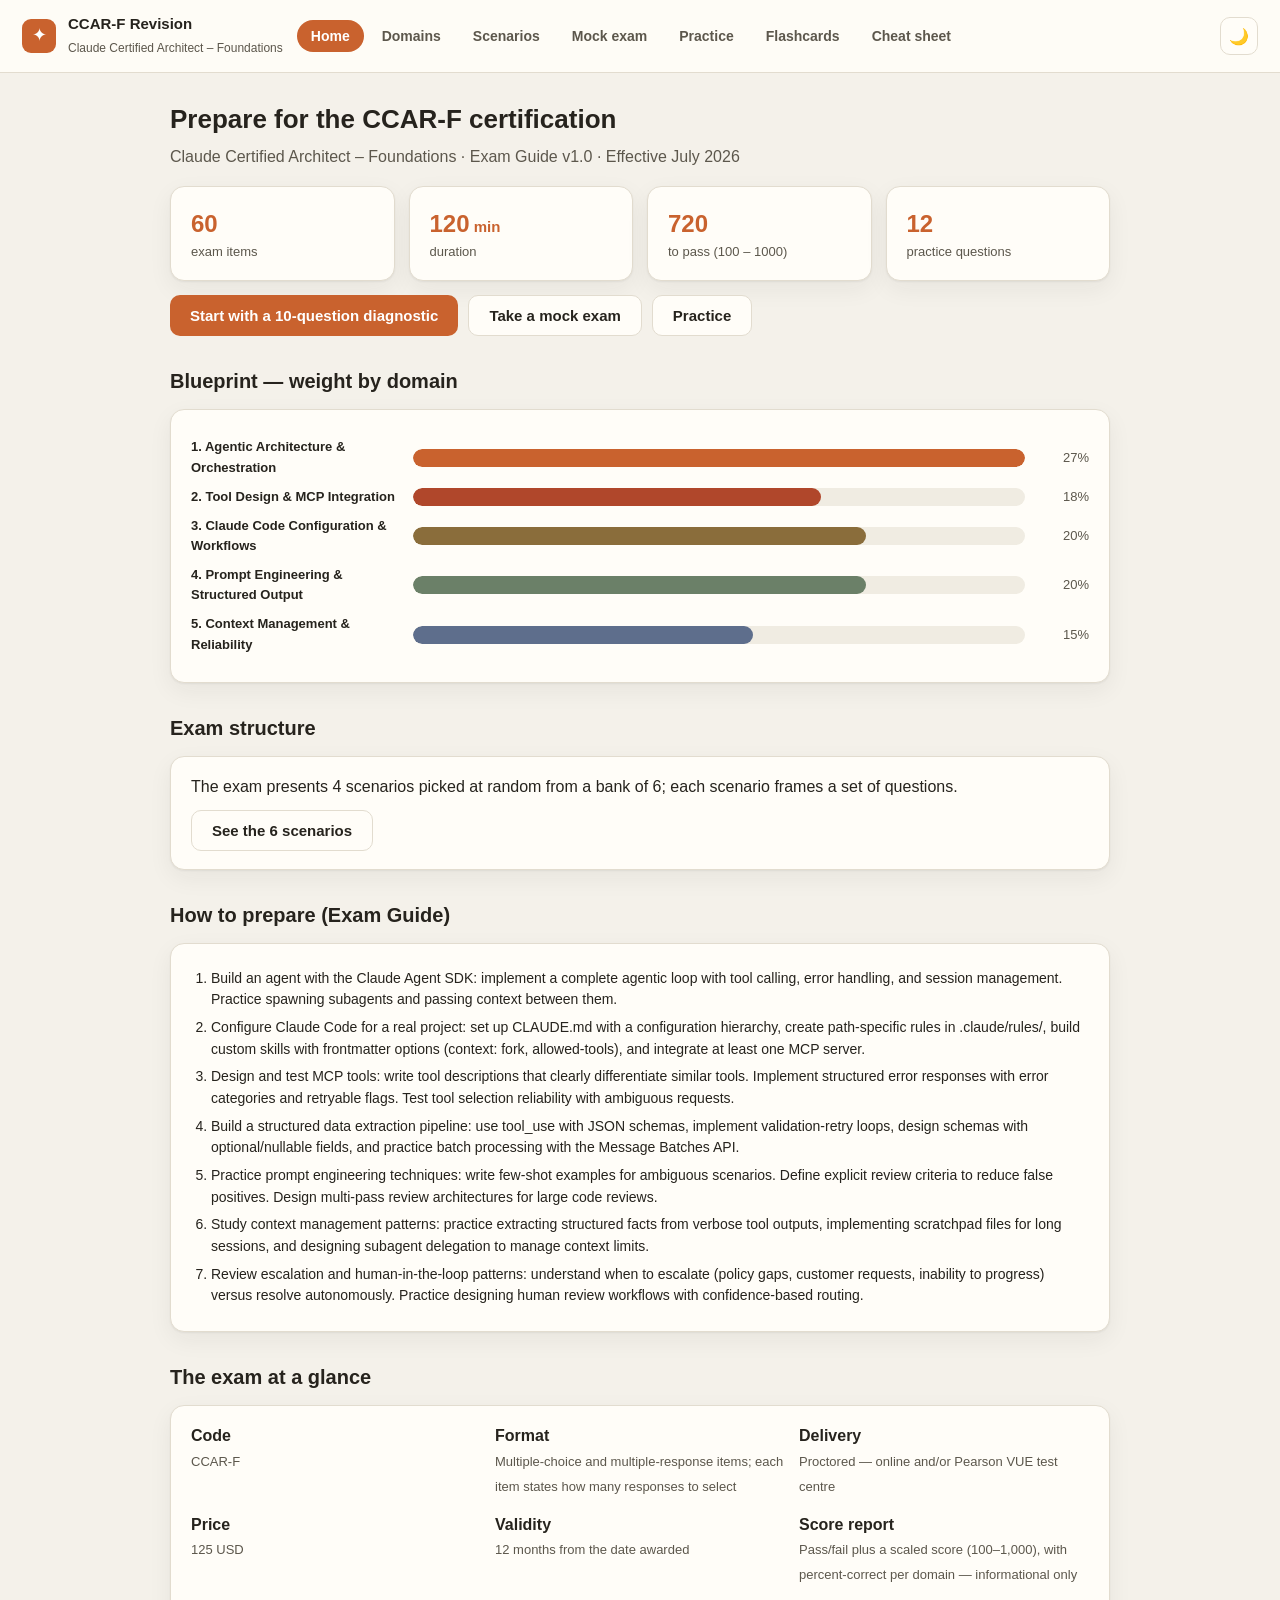
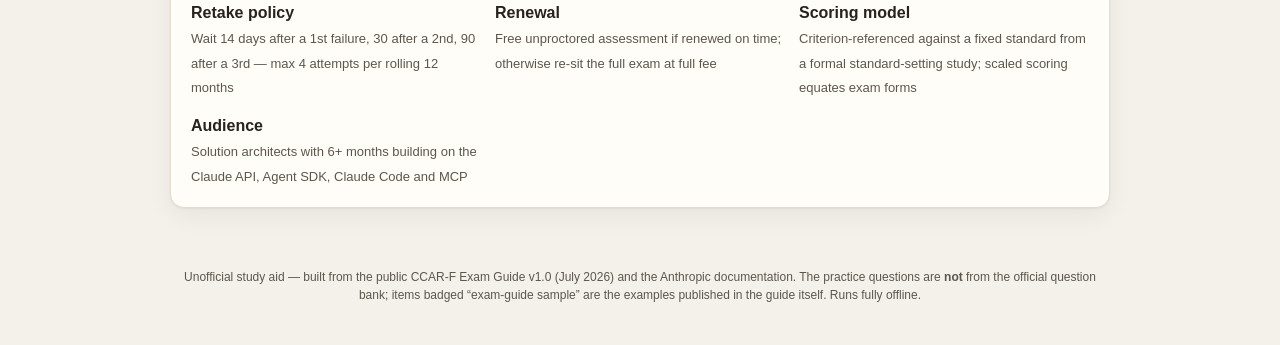
==== ccar-f/index.html @ 26a07f13 "feat: scaffold CCAR-F and CCAR-P revision apps Shared vanilla engine generalised from the CCDV-F app" ====
<!DOCTYPE html>
<html lang="en" data-theme="light">
<head>
  <meta charset="UTF-8" />
  <meta name="viewport" content="width=device-width, initial-scale=1.0" />
  <title>CCAR-F Revision</title>
  <link rel="icon" href="data:image/svg+xml,<svg xmlns='http://www.w3.org/2000/svg' viewBox='0 0 100 100'><text y='.9em' font-size='90'>🎓</text></svg>" />
  <link rel="stylesheet" href="../shared/styles.css" />
</head>
<body>
  <header class="topbar">
    <a class="brand home-link" href="../index.html" title="Back to both certifications">
      <span class="brand-mark">✦</span>
      <div>
        <strong>CCAR-F Revision</strong>
        <span class="brand-sub">Claude Certified Architect – Foundations</span>
      </div>
    </a>
    <nav class="tabs" id="tabs">
      <button class="tab active" data-view="home">Home</button>
      <button class="tab" data-view="domains">Domains</button>
      <button class="tab" data-view="scenarios">Scenarios</button>
      <button class="tab" data-view="exam">Mock exam</button>
      <button class="tab" data-view="quiz">Practice</button>
      <button class="tab" data-view="flashcards">Flashcards</button>
      <button class="tab" data-view="cheatsheet">Cheat sheet</button>
    </nav>
    <button class="theme-toggle" id="themeToggle" title="Toggle light/dark" aria-label="Toggle theme">🌙</button>
  </header>

  <main id="app"></main>

  <footer class="foot">
    <span>Unofficial study aid — built from the public CCAR-F Exam Guide v1.0 (July 2026) and the Anthropic documentation.
    The practice questions are <strong>not</strong> from the official question bank; items badged
    “exam-guide sample” are the examples published in the guide itself. Runs fully offline.</span>
  </footer>

  <!-- Load order matters: blueprint (frozen guide text) → question files → data.js (assembles window.CERT) → engine. -->
  <script src="blueprint.js"></script>
  <script src="q-samples.js"></script>
  <script src="q-d1a.js"></script>
  <script src="q-d1b.js"></script>
  <script src="q-d2.js"></script>
  <script src="q-d3.js"></script>
  <script src="q-d4.js"></script>
  <script src="q-d5.js"></script>
  <script src="data.js"></script>
  <script src="../shared/app.js"></script>
</body>
</html>
---- shared/styles.css ----
/* ===== Thème & tokens ===== */
:root {
  --bg: #f4f1ea;
  --surface: #fffdf8;
  --surface-2: #f0ece2;
  --ink: #26231d;
  --ink-soft: #5c574c;
  --line: #e2dccf;
  --accent: #c9622e;
  --accent-soft: #f3e2d6;
  --good: #4c7a52;
  --good-soft: #e2efe1;
  --bad: #b3402f;
  --bad-soft: #f6dfda;
  --warn: #8a6222;
  --warn-soft: #f6ecd8;
  --shadow: 0 1px 2px rgba(38,35,29,.06), 0 8px 24px rgba(38,35,29,.06);
  --radius: 14px;
  --radius-sm: 8px;
  --mono: ui-monospace, SFMono-Regular, "SF Mono", Menlo, Consolas, "Liberation Mono", monospace;
}
:root[data-theme="dark"] {
  --bg: #1b1915;
  --surface: #262320;
  --surface-2: #2f2b26;
  --ink: #efe9dd;
  --ink-soft: #b3ab9b;
  --line: #3a352e;
  --accent: #e0895f;
  --accent-soft: #3a2c22;
  --good: #7db081;
  --good-soft: #26332a;
  --bad: #e08872;
  --bad-soft: #3a2723;
  --warn: #d8a94e;
  --warn-soft: #38301f;
  --shadow: 0 1px 2px rgba(0,0,0,.3), 0 10px 30px rgba(0,0,0,.35);
}
/* The @media (prefers-color-scheme: dark) duplicate of the block above was
   removed: app.js always sets an explicit data-theme attribute on boot (from
   localStorage, falling back to matchMedia), so the media query never applied
   and the two copies could silently drift apart. */
:root { color-scheme: light; }
:root[data-theme="dark"] { color-scheme: dark; }

* { box-sizing: border-box; }
html, body { margin: 0; }
body {
  background: var(--bg);
  color: var(--ink);
  font-family: -apple-system, "Segoe UI", Roboto, Helvetica, Arial, sans-serif;
  line-height: 1.55;
  -webkit-font-smoothing: antialiased;
}

/* ===== Topbar ===== */
/* One row, never wrapping. Six tabs plus the brand need ~990px, so wrapping
   would kick in on any narrow laptop as well as on phones; instead the tab
   strip scrolls horizontally and app.js keeps the active tab in view. */
.topbar {
  position: sticky; top: 0; z-index: 20;
  display: flex; align-items: center; gap: 14px;
  padding: 12px 22px;
  background: color-mix(in srgb, var(--surface) 88%, transparent);
  backdrop-filter: blur(10px);
  border-bottom: 1px solid var(--line);
  flex-wrap: nowrap;
}
.brand { display: flex; align-items: center; gap: 12px; flex: 0 0 auto; min-width: 0; }
.brand-mark {
  width: 34px; height: 34px; border-radius: 9px;
  display: grid; place-items: center;
  background: var(--accent); color: #fff; font-size: 18px;
}
.brand strong { display: block; font-size: 15px; }
.brand-sub { font-size: 12px; color: var(--ink-soft); }
.tabs {
  display: flex; gap: 4px;
  flex: 1 1 auto; min-width: 0;
  flex-wrap: nowrap; overflow-x: auto; overflow-y: hidden;
  scrollbar-width: none; -ms-overflow-style: none;
  -webkit-overflow-scrolling: touch;
  scroll-behavior: smooth;
  padding: 2px 0;   /* keeps the active pill and focus ring off the clip edge */
}
.tabs::-webkit-scrollbar { height: 0; width: 0; }
.tab {
  border: 0; background: transparent; color: var(--ink-soft);
  padding: 8px 14px; border-radius: 999px; cursor: pointer;
  font-size: 14px; font-weight: 600; transition: .15s;
  flex: 0 0 auto; white-space: nowrap;
}
.tab:hover { background: var(--surface-2); color: var(--ink); }
.tab.active { background: var(--accent); color: #fff; }
.theme-toggle {
  border: 1px solid var(--line); background: var(--surface);
  width: 38px; height: 38px; min-width: 38px; border-radius: 10px;
  cursor: pointer; font-size: 16px; flex: 0 0 auto;
}

/* ===== Layout ===== */
main { max-width: 980px; margin: 0 auto; padding: 26px 20px 60px; }
.foot {
  max-width: 980px; margin: 0 auto; padding: 0 20px 40px;
  color: var(--ink-soft); font-size: 12px; text-align: center;
}
h1 { font-size: 26px; margin: 0 0 6px; }
h2 { font-size: 20px; margin: 30px 0 12px; }
.lead { color: var(--ink-soft); margin-top: 0; }

.card {
  background: var(--surface); border: 1px solid var(--line);
  border-radius: var(--radius); padding: 18px 20px; box-shadow: var(--shadow);
}
.grid { display: grid; gap: 14px; }
.grid.two { grid-template-columns: repeat(auto-fit, minmax(220px, 1fr)); }
.grid.stats { grid-template-columns: repeat(auto-fit, minmax(150px, 1fr)); }

/* ===== Stat tiles ===== */
.stat { text-align: left; }
.stat .num { font-size: 24px; font-weight: 700; color: var(--accent); }
.stat .lbl { font-size: 13px; color: var(--ink-soft); }

/* ===== Blueprint bars ===== */
.bp-row { display: flex; align-items: center; gap: 12px; margin: 9px 0; cursor: pointer; }
.bp-name { width: 210px; min-width: 210px; font-size: 13px; font-weight: 600; }
.bp-track { flex: 1; background: var(--surface-2); border-radius: 999px; height: 18px; overflow: hidden; }
.bp-fill { height: 100%; border-radius: 999px; transition: width .6s ease; }
.bp-val { width: 52px; text-align: right; font-size: 13px; font-variant-numeric: tabular-nums; color: var(--ink-soft); }
.bp-row:hover .bp-name { color: var(--accent); }

/* ===== Module list ===== */
.mod { display: flex; gap: 14px; padding: 12px 0; border-top: 1px solid var(--line); }
.mod:first-child { border-top: 0; }
.mod-badge { background: var(--accent-soft); color: var(--accent); font-weight: 700; border-radius: 8px; padding: 4px 10px; font-size: 12px; height: fit-content; white-space: nowrap; }
.mod-body strong { display: block; }
.mod-body span { font-size: 13px; color: var(--ink-soft); }

/* ===== Domains ===== */
.dom { margin-bottom: 12px; }
.dom-head {
  width: 100%; text-align: left; cursor: pointer;
  display: flex; align-items: center; gap: 14px;
  background: var(--surface); border: 1px solid var(--line);
  border-radius: var(--radius); padding: 14px 18px;
}
.dom-head:hover { border-color: var(--accent); }
.dom-num { width: 30px; height: 30px; border-radius: 8px; display: grid; place-items: center; color: #fff; font-weight: 700; font-size: 14px; }
.dom-title { font-weight: 700; flex: 1; }
.dom-weight { font-size: 13px; color: var(--ink-soft); font-variant-numeric: tabular-nums; }
.dom-caret { color: var(--ink-soft); transition: transform .2s; }
.dom.open .dom-caret { transform: rotate(90deg); }
.dom-body { display: none; padding: 6px 6px 4px; }
.dom.open .dom-body { display: block; }
.dom-resume { color: var(--ink-soft); margin: 12px 4px; }
.skill { padding: 10px 14px; border-left: 3px solid var(--accent); background: var(--surface-2); border-radius: 8px; margin: 8px 0; }
.skill strong { font-size: 14px; }
.skill p { margin: 4px 0 0; font-size: 13px; color: var(--ink-soft); }
.keys { margin: 10px 4px 4px; }
.keys li { margin: 6px 0; font-size: 14px; }
.keys-title { font-weight: 700; margin: 14px 4px 4px; font-size: 14px; }

/* ===== Buttons ===== */
.btn {
  border: 0; background: var(--accent); color: #fff; cursor: pointer;
  padding: 11px 20px; border-radius: 10px; font-weight: 600; font-size: 15px; transition: .15s;
}
.btn:hover { filter: brightness(1.05); }
.btn:disabled { opacity: .5; cursor: not-allowed; }
.btn.ghost { background: var(--surface); color: var(--ink); border: 1px solid var(--line); }
.btn.ghost:hover { border-color: var(--accent); }
.btn-row { display: flex; gap: 10px; flex-wrap: wrap; margin-top: 8px; }

/* ===== Quiz setup ===== */
.chips { display: flex; flex-wrap: wrap; gap: 8px; margin: 8px 0 2px; }
.chip {
  border: 1px solid var(--line); background: var(--surface); color: var(--ink);
  padding: 7px 13px; border-radius: 999px; cursor: pointer; font-size: 13px; font-weight: 600;
}
.chip.on { background: var(--accent); color: #fff; border-color: var(--accent); }
.field-lbl { font-size: 13px; font-weight: 700; color: var(--ink-soft); margin-top: 14px; text-transform: uppercase; letter-spacing: .04em; }

/* ===== Quiz run ===== */
.q-top { display: flex; justify-content: space-between; align-items: center; font-size: 13px; color: var(--ink-soft); margin-bottom: 6px; gap: 10px; flex-wrap: wrap; }
.progress { height: 6px; background: var(--surface-2); border-radius: 999px; overflow: hidden; margin: 6px 0 18px; }
.progress > div { height: 100%; background: var(--accent); transition: width .3s; }
.q-text { font-size: 18px; font-weight: 650; margin: 6px 0 4px; }
.q-meta { font-size: 12px; color: var(--ink-soft); margin-bottom: 14px; }
.q-badge { display: inline-block; background: var(--accent-soft); color: var(--accent); border-radius: 6px; padding: 2px 8px; font-size: 11px; font-weight: 700; margin-right: 6px; }
.q-badge.official { background: var(--good-soft); color: var(--good); }
.opt {
  display: flex; gap: 12px; align-items: flex-start;
  border: 1.5px solid var(--line); background: var(--surface);
  border-radius: 10px; padding: 13px 15px; margin: 9px 0; cursor: pointer; transition: .12s;
}
.opt:hover { border-color: var(--accent); }
.opt .mk { width: 24px; height: 24px; min-width: 24px; border-radius: 6px; border: 1.5px solid var(--line); display: grid; place-items: center; font-size: 13px; font-weight: 700; color: var(--ink-soft); }
.opt.multi .mk { border-radius: 6px; }
.opt.sel { border-color: var(--accent); background: var(--accent-soft); }
.opt.sel .mk { background: var(--accent); color: #fff; border-color: var(--accent); }
.opt.correct { border-color: var(--good); background: var(--good-soft); }
.opt.correct .mk { background: var(--good); color: #fff; border-color: var(--good); }
.opt.wrong { border-color: var(--bad); background: var(--bad-soft); }
.opt.wrong .mk { background: var(--bad); color: #fff; border-color: var(--bad); }
.opt.locked { cursor: default; }
.opt-txt { flex: 1; font-size: 15px; }
.expl { margin-top: 14px; padding: 14px 16px; border-radius: 10px; background: var(--surface-2); border-left: 3px solid var(--accent); font-size: 14px; }
.expl.ok { border-left-color: var(--good); }
.expl.ko { border-left-color: var(--bad); }
.expl strong { display: block; margin-bottom: 3px; }

/* ===== Results ===== */
.score-hero { text-align: center; padding: 26px 12px; }
.score-ring { font-size: 46px; font-weight: 800; color: var(--accent); }
.score-sub { color: var(--ink-soft); }
.verdict { display: inline-block; margin-top: 10px; padding: 6px 16px; border-radius: 999px; font-weight: 700; }
.verdict.pass { background: var(--good-soft); color: var(--good); }
.verdict.fail { background: var(--bad-soft); color: var(--bad); }
.review-item { border-top: 1px solid var(--line); padding: 12px 2px; }
.review-item:first-child { border-top: 0; }
.review-q { font-weight: 600; font-size: 14px; }
.tag { font-size: 11px; font-weight: 700; padding: 2px 8px; border-radius: 6px; margin-right: 6px; }
.tag.ok { background: var(--good-soft); color: var(--good); }
.tag.ko { background: var(--bad-soft); color: var(--bad); }

/* ===== Flashcards ===== */
.fc-wrap { perspective: 1200px; }
.fc {
  position: relative; min-height: 220px; cursor: pointer;
  transition: transform .5s; transform-style: preserve-3d;
}
.fc.flip { transform: rotateY(180deg); }
.fc-face {
  position: absolute; inset: 0; backface-visibility: hidden;
  background: var(--surface); border: 1px solid var(--line); border-radius: var(--radius);
  padding: 26px; display: flex; flex-direction: column; justify-content: center; box-shadow: var(--shadow);
}
.fc-back { transform: rotateY(180deg); background: var(--surface-2); }
.fc-tag { font-size: 11px; font-weight: 700; color: var(--accent); text-transform: uppercase; letter-spacing: .05em; margin-bottom: 10px; }
.fc-recto { font-size: 22px; font-weight: 700; }
.fc-verso { font-size: 16px; }
.fc-hint { text-align: center; color: var(--ink-soft); font-size: 12px; margin-top: 12px; }
.fc-nav { display: flex; justify-content: space-between; align-items: center; margin-top: 16px; gap: 12px; }
.fc-count { font-size: 13px; color: var(--ink-soft); font-variant-numeric: tabular-nums; }

/* ===== Antisèche ===== */
.cheat-dom { margin-bottom: 18px; }
.cheat-dom h3 { display: flex; align-items: center; gap: 10px; font-size: 16px; margin: 0 0 8px; }
.cheat-dom h3 .pill { color: #fff; font-size: 12px; padding: 2px 9px; border-radius: 999px; }
.cheat-list li { margin: 5px 0; font-size: 14px; }

.hint { color: var(--ink-soft); font-size: 13px; }
.spacer { height: 8px; }
.badge-best { font-size: 12px; color: var(--good); font-weight: 700; }

/* ===== Inline code (questions use `backticks` around identifiers) ===== */
code {
  font-family: var(--mono);
  font-size: .88em;
  background: var(--surface-2);
  border: 1px solid var(--line);
  border-radius: 5px;
  padding: .08em .34em;
  white-space: nowrap;
  word-break: keep-all;
}
.expl code { background: color-mix(in srgb, var(--surface) 70%, transparent); }
.opt code, .q-text code { line-height: 1.4; }

/* ===== Exam: timer ===== */
.q-top-right { display: inline-flex; align-items: center; gap: 12px; }
.clock {
  font-family: var(--mono); font-variant-numeric: tabular-nums;
  font-size: 13px; font-weight: 700;
  background: var(--surface-2); border: 1px solid var(--line);
  border-radius: 999px; padding: 2px 10px;
}
.clock.over { color: #fff; background: var(--bad); border-color: var(--bad); }

/* ===== Exam: draw plan ===== */
.plan-info { margin-top: 14px; border-top: 1px solid var(--line); padding-top: 12px; }
.plan-title { font-size: 12px; font-weight: 700; text-transform: uppercase; letter-spacing: .06em; color: var(--ink-soft); margin-bottom: 8px; }
.plan-grid { display: flex; flex-wrap: wrap; gap: 8px; }
.plan-cell {
  display: flex; flex-direction: column; align-items: center; gap: 1px;
  min-width: 62px; padding: 7px 10px;
  background: var(--surface-2); border: 1px solid var(--line); border-radius: var(--radius-sm);
}
.plan-cell.short { border-color: var(--warn); background: var(--warn-soft); }
.plan-dom { font-size: 11px; font-weight: 700; letter-spacing: .04em; }
.plan-n { font-size: 19px; font-weight: 700; font-variant-numeric: tabular-nums; line-height: 1.1; }
.plan-w { font-size: 11px; color: var(--ink-soft); font-variant-numeric: tabular-nums; }
.warn {
  font-size: 13px; color: var(--warn);
  background: var(--warn-soft); border: 1px solid color-mix(in srgb, var(--warn) 40%, transparent);
  border-radius: var(--radius-sm); padding: 9px 11px; margin: 10px 0 0;
}

/* ===== Scaled score ===== */
.score-ring.pass { color: var(--good); border-color: color-mix(in srgb, var(--good) 45%, transparent); }
.score-ring.fail { color: var(--bad);  border-color: color-mix(in srgb, var(--bad) 45%, transparent); }
.score-chip {
  display: inline-block; min-width: 52px; text-align: center;
  font-family: var(--mono); font-variant-numeric: tabular-nums;
  font-size: 15px; font-weight: 700; color: #fff;
  border-radius: 999px; padding: 2px 11px;
}
.score-chip.pass { background: var(--good); }
.score-chip.fail { background: var(--bad); }

/* ===== Attempt history ===== */
.last-attempt { margin-bottom: 4px; }
.last-line { display: flex; align-items: center; gap: 12px; margin-top: 8px; flex-wrap: wrap; }
.hist-row { display: flex; align-items: center; gap: 12px; padding: 8px 0; border-bottom: 1px solid var(--line); }
.hist-row:last-child { border-bottom: 0; }
.hist-meta { flex: 1; font-size: 13px; color: var(--ink-soft); }
.hist-pct { font-size: 13px; font-variant-numeric: tabular-nums; color: var(--ink-soft); }

/* ===== Results: per-domain and review ===== */
.bp-weight { color: var(--ink-soft); font-weight: 400; font-size: 11px; }
.review-dom { font-family: var(--mono); font-size: 11px; font-weight: 700; color: var(--ink-soft); margin-right: 4px; }
.review-opts { margin: 8px 0 4px; padding-left: 22px; font-size: 13px; color: var(--ink-soft); }
.review-opts li { margin: 3px 0; }
.review-opts li.good { color: var(--good); font-weight: 600; }
.review-opts li.bad  { color: var(--bad); text-decoration: line-through; text-decoration-thickness: 1px; }

/* ===== Responsive ===== */

/* Reclaim the brand's second line for the tab strip well before phone widths. */
@media (max-width: 780px) {
  .topbar { padding: 10px 14px; gap: 10px; }
  .brand-sub { display: none; }
  .brand strong { font-size: 14px; }
  .brand-mark { width: 30px; height: 30px; font-size: 16px; }
  .tab { padding: 7px 12px; font-size: 13px; }
  /* Below this width the six tabs always overflow, so fade the right edge to
     signal that the strip scrolls. Applied only here, where overflow is certain. */
  .tabs {
    -webkit-mask-image: linear-gradient(to right, #000 0, #000 calc(100% - 22px), transparent 100%);
    mask-image: linear-gradient(to right, #000 0, #000 calc(100% - 22px), transparent 100%);
  }
}

@media (max-width: 620px) {
  main { padding: 20px 14px 50px; }
  .foot { padding: 0 14px 30px; }
  h1 { font-size: 22px; }
  h2 { font-size: 18px; margin: 24px 0 10px; }
  .card { padding: 15px 16px; }
  .q-text { font-size: 17px; }
  .score-ring { font-size: 38px; }
  .plan-cell { min-width: 54px; padding: 6px 8px; }
  .plan-n { font-size: 17px; }
}

/* Blueprint and per-domain rows: a 210px label column leaves no room for the
   bar on a phone, and the label wraps to two lines and makes rows ragged.
   Put the label and value on one line with the bar full-width underneath. */
@media (max-width: 560px) {
  .bp-row {
    display: grid; grid-template-columns: 1fr auto;
    align-items: center; gap: 3px 10px; margin: 12px 0;
  }
  .bp-name { grid-area: 1 / 1; width: auto; min-width: 0; font-size: 13px; }
  .bp-val  { grid-area: 1 / 2; width: auto; }
  .bp-track { grid-area: 2 / 1 / 3 / 3; height: 10px; }
}

@media (max-width: 480px) {
  /* Ragged wrapped buttons read as broken; full-width stacking also gives
     bigger tap targets for the quiz controls. */
  .btn-row { flex-direction: column; align-items: stretch; }
  .btn { width: 100%; }
  .fc-nav { flex-wrap: wrap; justify-content: center; }
  .mod { flex-direction: column; gap: 6px; }
  .last-line { gap: 8px; }
  .hist-row { flex-wrap: wrap; gap: 6px 10px; }
  .hist-meta { flex-basis: 100%; order: 3; }
}

/* ===== CCAR additions: prep list, guide wording, scenarios, landing ===== */
.prep { margin: 0; padding-left: 20px; }
.prep li { margin: 6px 0; font-size: 14px; }
.btn.small { padding: 5px 11px; font-size: 13px; margin-top: 8px; }
details.off { margin-top: 8px; font-size: 13px; }
details.off summary { cursor: pointer; color: var(--accent); font-weight: 600; }
.off-title { font-weight: 700; margin: 8px 0 2px; }
.off-list { margin: 0; padding-left: 18px; color: var(--ink-soft); }
.off-list li { margin: 3px 0; }
.scen h3 { margin: 0 0 6px; font-size: 16px; }
.scen p { margin: 6px 0; }
.scen-ctx { border-left: 4px solid var(--accent); margin-bottom: 12px; }
.scen-ctx p { margin: 6px 0 0; font-size: 14px; }
.scen-tag { font-weight: 700; color: var(--accent); font-size: 13px; text-transform: uppercase; letter-spacing: .03em; }
details.scen-mini { margin: 0 0 12px; padding: 8px 14px; background: var(--surface-2); border-radius: var(--radius-sm); font-size: 13px; }
details.scen-mini summary { cursor: pointer; font-weight: 600; color: var(--accent); }
details.scen-mini p { margin: 6px 0 0; color: var(--ink-soft); }
.topbar a.home-link { color: inherit; text-decoration: none; }
.cert-grid { display: grid; grid-template-columns: repeat(auto-fit, minmax(260px, 1fr)); gap: 16px; }
.cert-card { display: block; color: inherit; text-decoration: none; transition: border-color .15s; }
.cert-card:hover { border-color: var(--accent); }
.cert-card h2 { margin: 0 0 4px; }
.cert-card ul { margin: 8px 0 0; padding-left: 18px; font-size: 14px; color: var(--ink-soft); }
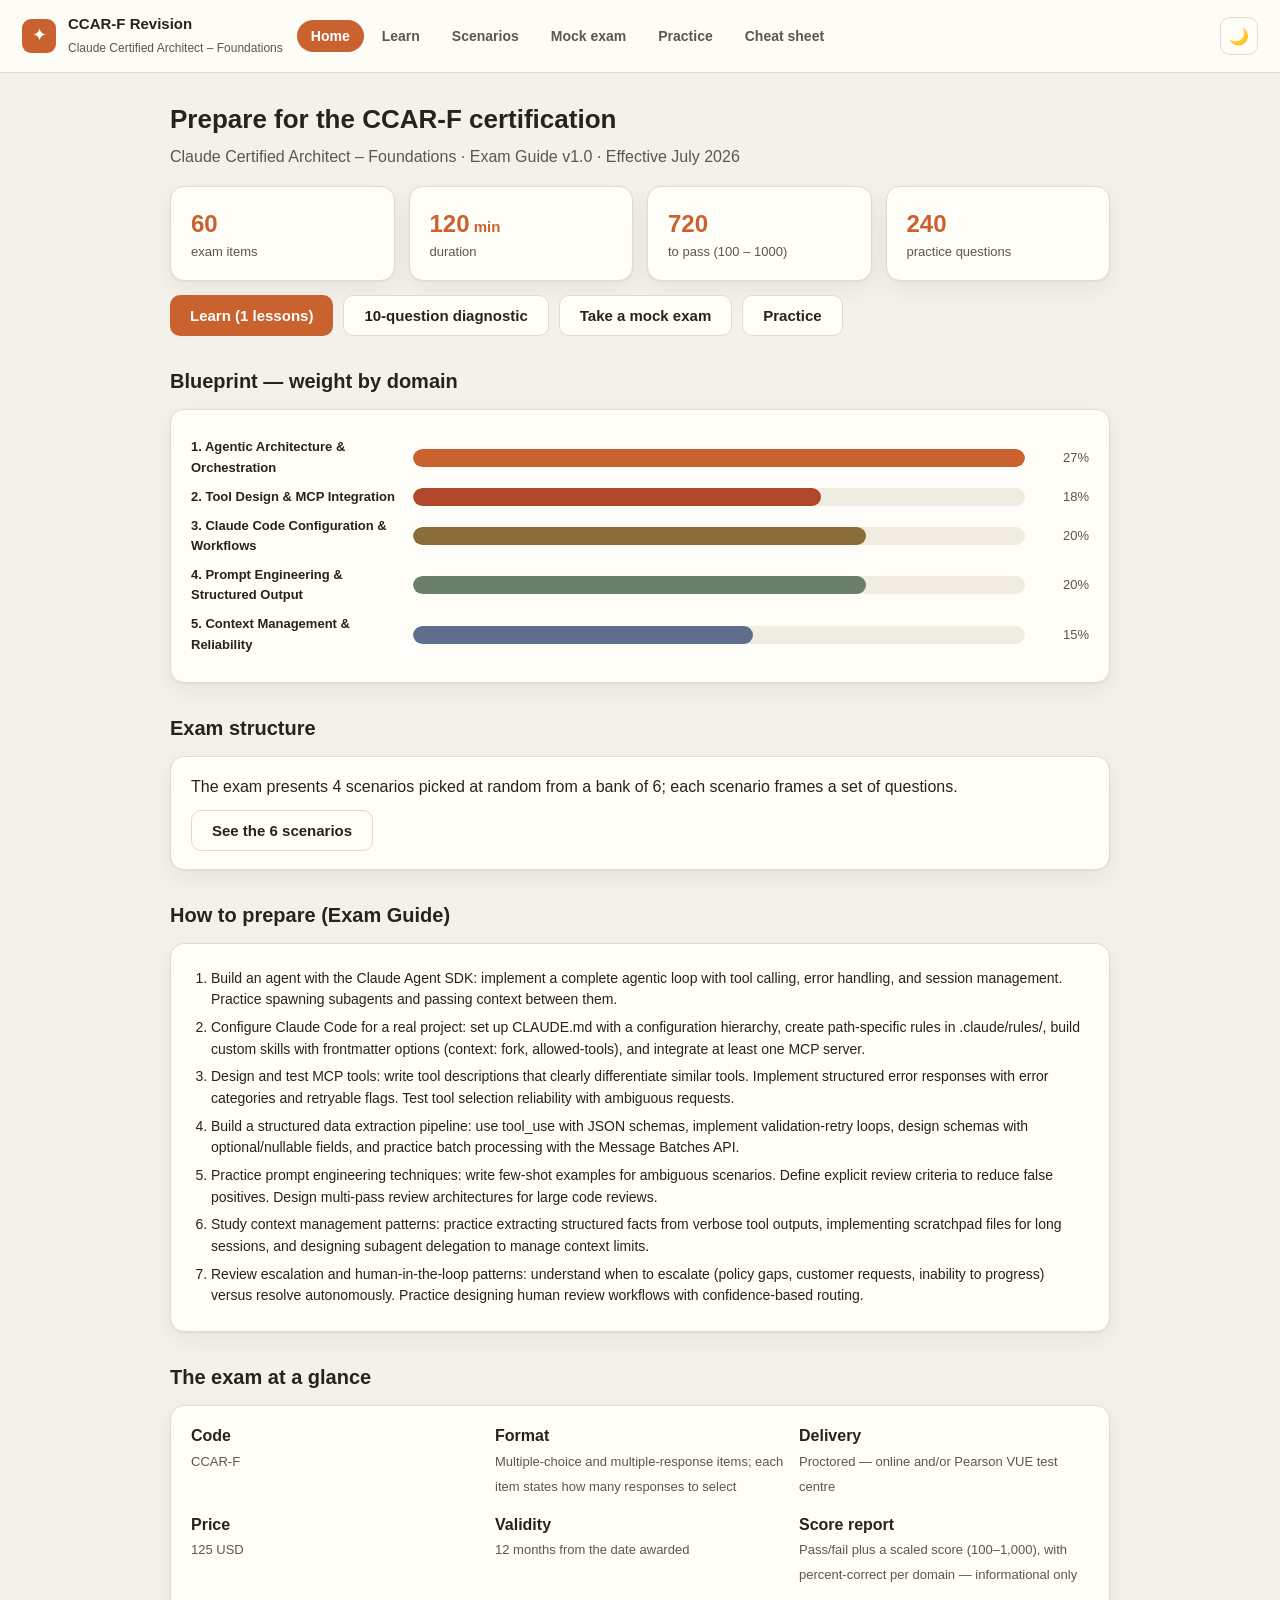
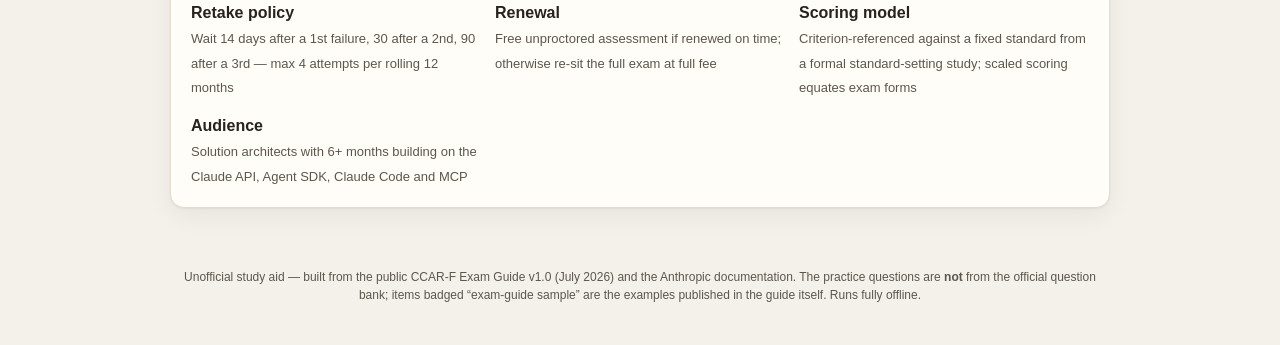
==== commit a117a880: "feat: add the Learn view and remove flashcards One short lesson per task statement / objective, rend" ====
--- a/ccar-f/index.html
+++ b/ccar-f/index.html
@@ -18,11 +18,10 @@
     </a>
     <nav class="tabs" id="tabs">
       <button class="tab active" data-view="home">Home</button>
-      <button class="tab" data-view="domains">Domains</button>
+      <button class="tab" data-view="learn">Learn</button>
       <button class="tab" data-view="scenarios">Scenarios</button>
       <button class="tab" data-view="exam">Mock exam</button>
       <button class="tab" data-view="quiz">Practice</button>
-      <button class="tab" data-view="flashcards">Flashcards</button>
       <button class="tab" data-view="cheatsheet">Cheat sheet</button>
     </nav>
     <button class="theme-toggle" id="themeToggle" title="Toggle light/dark" aria-label="Toggle theme">🌙</button>
@@ -36,7 +35,7 @@
     “exam-guide sample” are the examples published in the guide itself. Runs fully offline.</span>
   </footer>
 
-  <!-- Load order matters: blueprint (frozen guide text) → question files → data.js (assembles window.CERT) → engine. -->
+  <!-- Load order matters: blueprint (frozen guide text) → question files → lessons → data.js (assembles window.CERT) → engine. -->
   <script src="blueprint.js"></script>
   <script src="q-samples.js"></script>
   <script src="q-d1a.js"></script>
@@ -45,6 +44,11 @@
   <script src="q-d3.js"></script>
   <script src="q-d4.js"></script>
   <script src="q-d5.js"></script>
+  <script src="lessons-d1.js"></script>
+  <script src="lessons-d2.js"></script>
+  <script src="lessons-d3.js"></script>
+  <script src="lessons-d4.js"></script>
+  <script src="lessons-d5.js"></script>
   <script src="data.js"></script>
   <script src="../shared/app.js"></script>
 </body>
--- a/shared/styles.css
+++ b/shared/styles.css
@@ -401,3 +401,96 @@
 .cert-card:hover { border-color: var(--accent); }
 .cert-card h2 { margin: 0 0 4px; }
 .cert-card ul { margin: 8px 0 0; padding-left: 18px; font-size: 14px; color: var(--ink-soft); }
+
+/* ===== Learn: index ===== */
+.learn-progress .progress { margin-top: 8px; }
+.learn-dom { margin-bottom: 16px; }
+.learn-dom-h { display: flex; gap: 12px; align-items: center; }
+.learn-dom-h h2 { margin: 0; font-size: 18px; }
+.lesson-list { list-style: none; margin: 10px 0 0; padding: 0; }
+.lesson-row { display: grid; grid-template-columns: 22px 36px 1fr; gap: 8px; align-items: start;
+  padding: 9px 10px; border-radius: var(--radius-sm); cursor: pointer; border: 1px solid transparent; }
+.lesson-row:hover { background: var(--surface-2); border-color: var(--line); }
+.lesson-row.missing { cursor: default; opacity: .55; }
+.lesson-row.done .lr-check { color: var(--good); font-weight: 700; }
+.lr-id { font-family: var(--mono); font-size: 13px; color: var(--accent); padding-top: 1px; }
+.lr-body b { display: block; font-size: 14px; }
+.lr-body span { display: block; font-size: 13px; color: var(--ink-soft); }
+
+/* ===== Learn: lesson page ===== */
+.lesson { max-width: 860px; }
+.crumbs { font-size: 13px; color: var(--ink-soft); margin-bottom: 4px; }
+.crumbs a { color: var(--accent); text-decoration: none; }
+.lesson h2 { font-size: 17px; margin: 22px 0 8px; }
+.tldr, .exam-tip { border-left: 4px solid var(--accent); font-size: 15px; margin: 12px 0; }
+.exam-tip { border-left-color: var(--good); background: var(--good-soft); }
+.tldr-tag { display: block; font-size: 11px; font-weight: 700; text-transform: uppercase; letter-spacing: .05em; color: var(--accent); margin-bottom: 4px; }
+.exam-tip .tldr-tag { color: var(--good); }
+.kp { margin: 0; padding-left: 20px; }
+.kp li { margin: 6px 0; }
+.traps { display: grid; gap: 8px; }
+.trap { border: 1px solid var(--line); border-radius: var(--radius-sm); overflow: hidden; font-size: 14px; }
+.trap-x { padding: 7px 12px; background: var(--bad-soft); color: var(--ink); }
+.trap-v { padding: 7px 12px; background: var(--good-soft); color: var(--ink); }
+.lt-wrap { overflow-x: auto; margin: 12px 0; }
+.lt { border-collapse: collapse; width: 100%; font-size: 14px; background: var(--surface); }
+.lt th, .lt td { border: 1px solid var(--line); padding: 7px 10px; text-align: left; vertical-align: top; }
+.lt th { background: var(--surface-2); }
+.lcode code { white-space: pre; background: none; border: 0; padding: 0; font-size: inherit; }
+.lesson { min-width: 0; overflow-wrap: anywhere; }
+.lcode { background: var(--surface-2); border: 1px solid var(--line); border-radius: var(--radius-sm); padding: 12px 14px;
+  overflow-x: auto; font-family: var(--mono); font-size: 13px; line-height: 1.5; }
+.sources { margin: 18px 0 6px; font-size: 13px; }
+.sources a { color: var(--accent); }
+.lesson-nav { display: flex; justify-content: space-between; gap: 10px; margin: 20px 0 8px; flex-wrap: wrap; }
+.expl-box .expl { margin-top: 10px; }
+
+/* ===== Learn: diagrams (HTML/CSS, theme-aware) ===== */
+.dg { margin: 16px 0; padding: 16px; background: var(--surface); border: 1px solid var(--line); border-radius: var(--radius); }
+.dg figcaption { font-weight: 700; font-size: 13px; text-transform: uppercase; letter-spacing: .04em; color: var(--ink-soft); margin-bottom: 12px; }
+.dg-cap { margin: 10px 0 0; font-size: 13px; color: var(--ink-soft); }
+.dg-box { background: var(--surface-2); border: 1.5px solid var(--line); border-radius: 10px; padding: 8px 12px; min-width: 0; }
+.dg-box b { display: block; font-size: 14px; }
+.dg-box span { display: block; font-size: 12px; color: var(--ink-soft); margin-top: 2px; }
+.t-good { border-color: var(--good) !important; background: var(--good-soft) !important; }
+.t-bad { border-color: var(--bad) !important; background: var(--bad-soft) !important; }
+.t-warn { border-color: var(--warn) !important; background: var(--warn-soft) !important; }
+.t-accent { border-color: var(--accent) !important; background: var(--accent-soft) !important; }
+.dg-row { display: flex; align-items: stretch; gap: 6px; }
+.dg-row .dg-box { flex: 1 1 0; }
+.dg-arrow { display: flex; flex-direction: column; align-items: center; justify-content: center; color: var(--accent); flex: 0 0 auto; min-width: 22px; }
+.dg-arrow i { font-style: normal; font-size: 20px; line-height: 1; }
+.dg-arrow small { font-size: 11px; color: var(--ink-soft); max-width: 90px; text-align: center; }
+.dg-loop { margin-top: 10px; padding: 6px 12px; border: 1.5px dashed var(--accent); border-radius: 10px; color: var(--ink); font-size: 13px; text-align: center; }
+.dg-hub { display: flex; flex-direction: column; align-items: center; }
+.dg-center { max-width: 360px; width: 100%; text-align: center; border-color: var(--accent); background: var(--accent-soft); }
+.dg-fan { width: 70%; height: 22px; border: 1.5px solid var(--accent); border-bottom: 0; border-radius: 10px 10px 0 0; margin-top: 10px; position: relative; text-align: center; }
+.dg-fan small { position: relative; top: -10px; background: var(--surface); padding: 0 6px; font-size: 11px; color: var(--ink-soft); }
+.dg-spokes { display: grid; grid-template-columns: repeat(auto-fit, minmax(130px, 1fr)); gap: 8px; width: 100%; }
+.dg-layers { display: grid; gap: 6px; }
+.dg-layer { display: grid; grid-template-columns: minmax(120px, 34%) 1fr auto; gap: 10px; align-items: center;
+  background: var(--surface-2); border: 1.5px solid var(--line); border-radius: 10px; padding: 8px 12px; }
+.dg-layer b { font-size: 14px; }
+.dg-layer span { font-size: 13px; color: var(--ink-soft); }
+.dg-layer em { font-style: normal; font-size: 11px; font-weight: 700; color: var(--accent); white-space: nowrap; }
+.dg-axis { font-size: 12px; color: var(--ink-soft); text-align: right; }
+.dg-compare { display: grid; grid-template-columns: repeat(auto-fit, minmax(200px, 1fr)); gap: 10px; }
+.dg-col { border: 1.5px solid var(--line); border-radius: 10px; padding: 10px 12px; background: var(--surface-2); }
+.dg-col-h { font-weight: 700; margin-bottom: 6px; }
+.dg-col ul { margin: 0; padding-left: 18px; font-size: 13px; }
+.dg-col li { margin: 3px 0; }
+.dg-decision { display: flex; flex-direction: column; align-items: center; gap: 10px; }
+.dg-q { border: 1.5px solid var(--accent); background: var(--accent-soft); border-radius: 10px; padding: 8px 14px; font-weight: 700; text-align: center; max-width: 520px; }
+.dg-branches { display: grid; grid-template-columns: repeat(auto-fit, minmax(170px, 1fr)); gap: 8px; width: 100%; }
+.dg-branch { border: 1.5px solid var(--line); border-radius: 10px; padding: 8px 12px; background: var(--surface-2); }
+.dg-branch small { display: block; font-size: 12px; color: var(--ink-soft); }
+.dg-branch b { display: block; font-size: 14px; margin-top: 2px; }
+
+@media (max-width: 640px) {
+  .dg-row { flex-direction: column; }
+  .dg-arrow { flex-direction: row; gap: 6px; }
+  .dg-arrow i { transform: rotate(90deg); }
+  .dg-arrow small { max-width: none; }
+  .dg-layer { grid-template-columns: 1fr; gap: 2px; }
+  .lesson-nav .btn { flex: 1 1 100%; }
+}
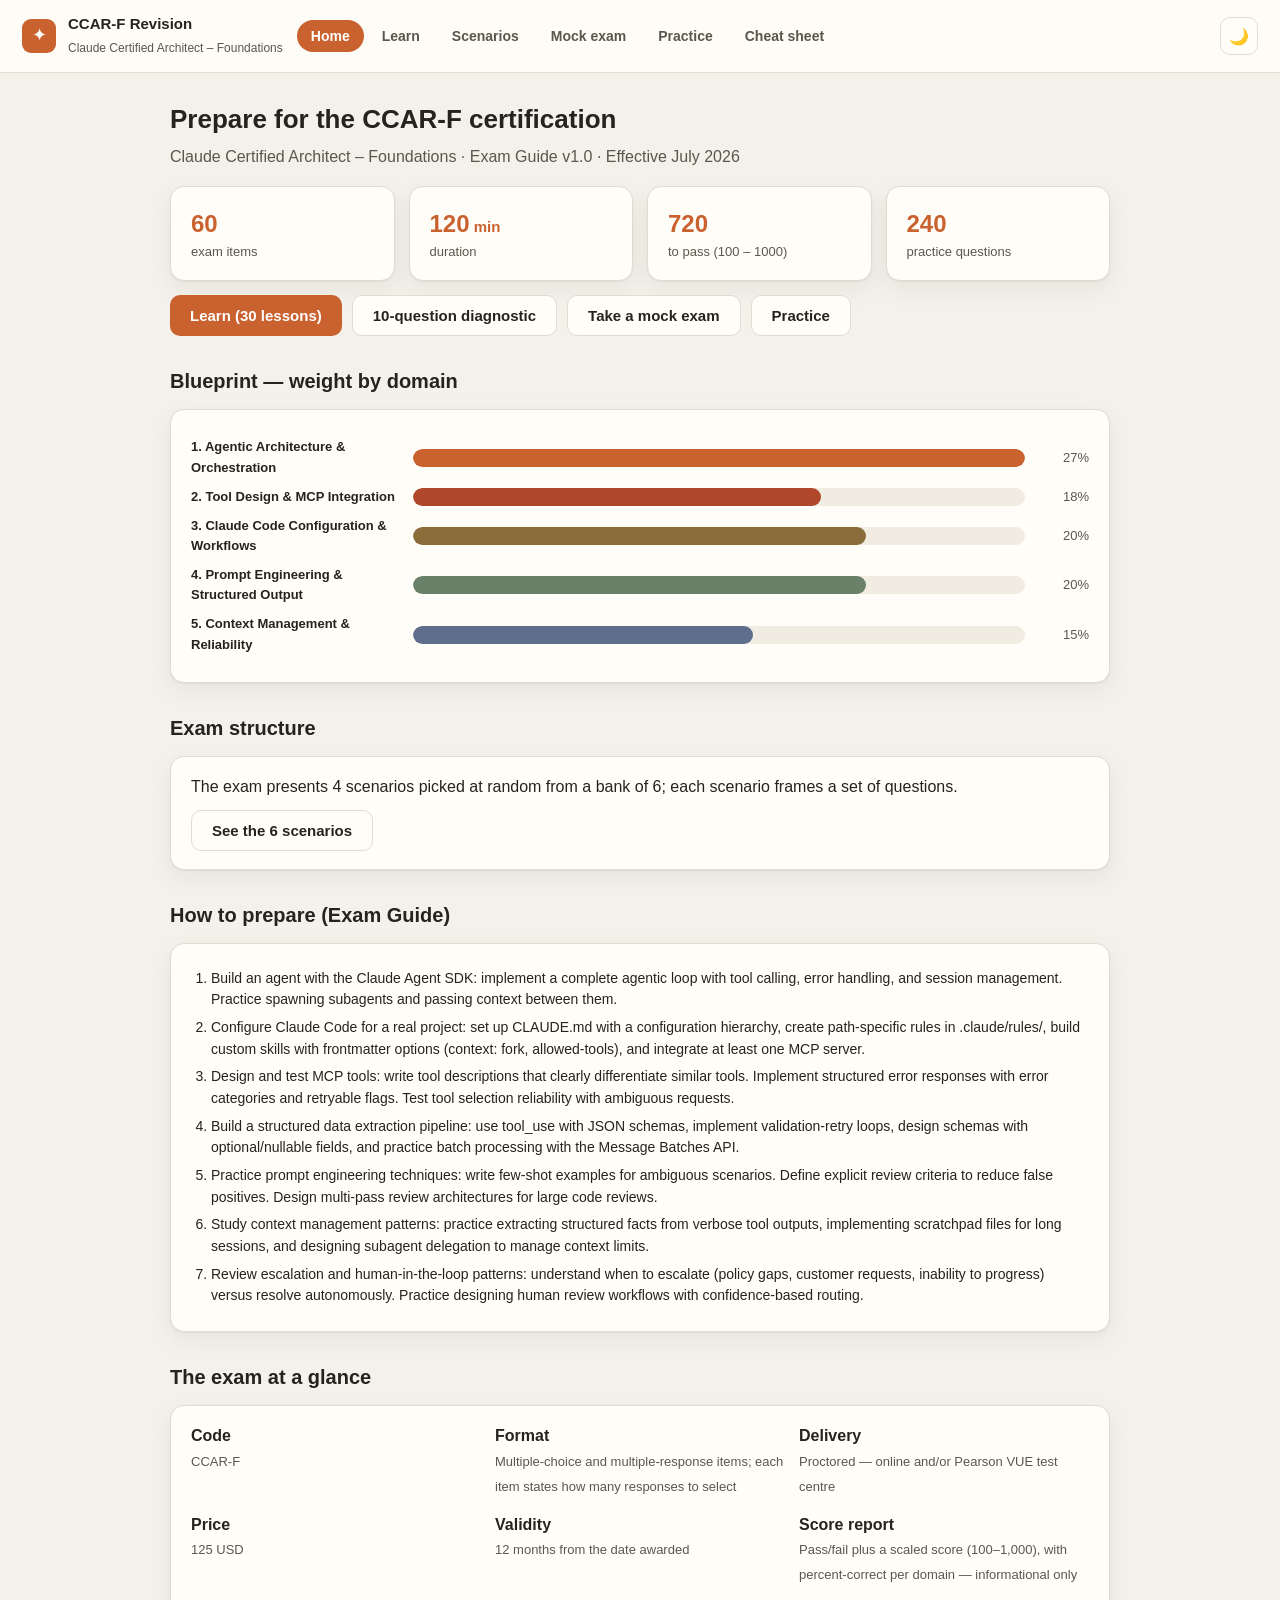
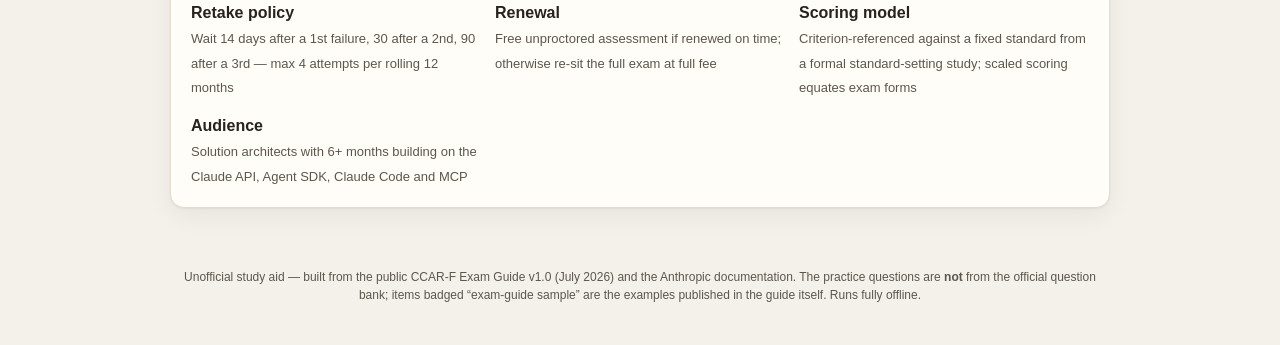
==== commit 008fd888: "feat: add a Big picture page before the lessons One page per certification that introduces every the" ====
--- a/ccar-f/index.html
+++ b/ccar-f/index.html
@@ -49,6 +49,7 @@
   <script src="lessons-d3.js"></script>
   <script src="lessons-d4.js"></script>
   <script src="lessons-d5.js"></script>
+  <script src="overview.js"></script>
   <script src="data.js"></script>
   <script src="../shared/app.js"></script>
 </body>
--- a/shared/styles.css
+++ b/shared/styles.css
@@ -494,3 +494,73 @@
   .dg-layer { grid-template-columns: 1fr; gap: 2px; }
   .lesson-nav .btn { flex: 1 1 100%; }
 }
+
+/* ===== Learn: big picture ===== */
+.big-cta { display: block; width: 100%; text-align: left; cursor: pointer; margin-bottom: 14px; color: var(--ink);
+  font: inherit; border: 1.5px solid var(--accent); background: var(--accent-soft); }
+.big-cta b { display: block; font-size: 18px; }
+.big-cta span:not(.tldr-tag) { display: block; color: var(--ink-soft); font-size: 14px; margin-top: 2px; }
+.big-cta em { display: block; font-style: normal; font-weight: 700; color: var(--accent); margin-top: 8px; font-size: 14px; }
+.overview { max-width: 980px; }
+.ov-nav { display: flex; flex-wrap: wrap; gap: 6px; margin: 14px 0 6px; }
+.ov-sec { scroll-margin-top: 84px; margin-top: 30px; }
+.ov-sec h2 { display: flex; align-items: center; gap: 10px; font-size: 20px; margin: 0 0 8px; }
+.ov-num { flex: 0 0 auto; width: 28px; height: 28px; border-radius: 8px; background: var(--accent); color: #fff;
+  display: grid; place-items: center; font-size: 14px; }
+.ov-text { margin: 8px 0; }
+.ov-fam { font-size: 15px; margin: 18px 0 8px; }
+.lref { font: 700 11px var(--mono); color: var(--accent); background: var(--accent-soft); border: 1px solid var(--accent);
+  border-radius: 6px; padding: 0 5px; margin: 0 2px; cursor: pointer; line-height: 1.6; }
+.lref:hover { background: var(--accent); color: #fff; }
+
+/* Nested map: containers literally contain what they run */
+.nest { display: flex; flex-direction: column; gap: 6px; }
+.nest-box { border: 1.5px solid var(--line); border-radius: 12px; padding: 10px; min-width: 0; flex: 1 1 200px; background: var(--surface); }
+.nest-box.d0 { border-color: var(--accent); }
+.nest-box.d1 { background: var(--surface-2); }
+.nest-box.d2 { background: var(--surface); }
+.nest-h { margin-bottom: 8px; }
+.nest-h b { display: block; font-size: 13px; text-transform: uppercase; letter-spacing: .04em; }
+.nest-h span { display: block; font-size: 12px; color: var(--ink-soft); }
+.nest-kids { display: flex; flex-wrap: wrap; gap: 8px; align-items: stretch; }
+.nest-box.col > .nest-kids { flex-direction: column; flex-wrap: nowrap; }
+.nest-leaf { position: relative; flex: 1 1 130px; min-width: 0; text-align: left; font: inherit; color: var(--ink);
+  background: var(--surface); border: 1.5px solid var(--line); border-radius: 9px; padding: 6px 34px 6px 10px; }
+.nest-box.d2 .nest-leaf { background: var(--surface-2); }
+button.nest-leaf { cursor: pointer; }
+button.nest-leaf:hover { border-color: var(--accent); }
+.nest-leaf b { display: block; font-size: 13px; }
+.nest-leaf span { display: block; font-size: 12px; color: var(--ink-soft); }
+.lid { position: absolute; top: 6px; right: 7px; font: 700 11px var(--mono); color: var(--accent); }
+.nest-arrow { display: flex; align-items: center; justify-content: center; gap: 8px; color: var(--accent); }
+.nest-arrow i { font-style: normal; font-size: 18px; line-height: 1; }
+.nest-arrow small { font-size: 12px; color: var(--ink-soft); }
+
+/* Numbered walk-through */
+.trace { list-style: none; margin: 0; padding: 0; }
+.tr-step { position: relative; display: flex; gap: 12px; padding-bottom: 12px; }
+.tr-step:not(:last-child)::before { content: ""; position: absolute; left: 13px; top: 28px; bottom: 0; width: 2px; background: var(--line); }
+.tr-in { margin-left: 26px; }
+.tr-n { flex: 0 0 auto; width: 28px; height: 28px; border-radius: 50%; display: grid; place-items: center; font-size: 13px; font-weight: 700;
+  background: var(--surface-2); border: 1.5px solid var(--accent); color: var(--ink); z-index: 1; }
+.tr-body { min-width: 0; padding-top: 2px; }
+.tr-head { display: flex; flex-wrap: wrap; align-items: center; gap: 6px 8px; }
+.tr-head b { font-size: 14px; }
+.tr-who { font-size: 11px; font-weight: 700; padding: 1px 8px; border-radius: 999px; border: 1px solid var(--line); background: var(--surface-2); white-space: nowrap; }
+.tr-body p { margin: 3px 0 0; font-size: 14px; color: var(--ink-soft); }
+
+/* Every theme at a glance */
+.themes { display: grid; grid-template-columns: repeat(auto-fill, minmax(270px, 1fr)); gap: 10px; }
+.theme { background: var(--surface); border: 1px solid var(--line); border-radius: 10px; padding: 10px 12px; min-width: 0; }
+.theme-h { display: flex; flex-wrap: wrap; align-items: center; gap: 2px 6px; }
+.theme-h b { font-size: 14px; margin-right: auto; }
+.theme p { margin: 4px 0 0; font-size: 13px; }
+.theme-link { color: var(--ink-soft); }
+@media (max-width: 640px) {
+  .tr-in { margin-left: 12px; }
+  .nest-leaf { flex-basis: 100%; }
+}
+/* In a column the flex-basis would set a height, not a width. */
+.nest > .nest-box { flex: 0 0 auto; }
+.nest-box.col > .nest-kids > .nest-leaf { flex: 0 0 auto; }
+.lt { overflow-wrap: normal; }
